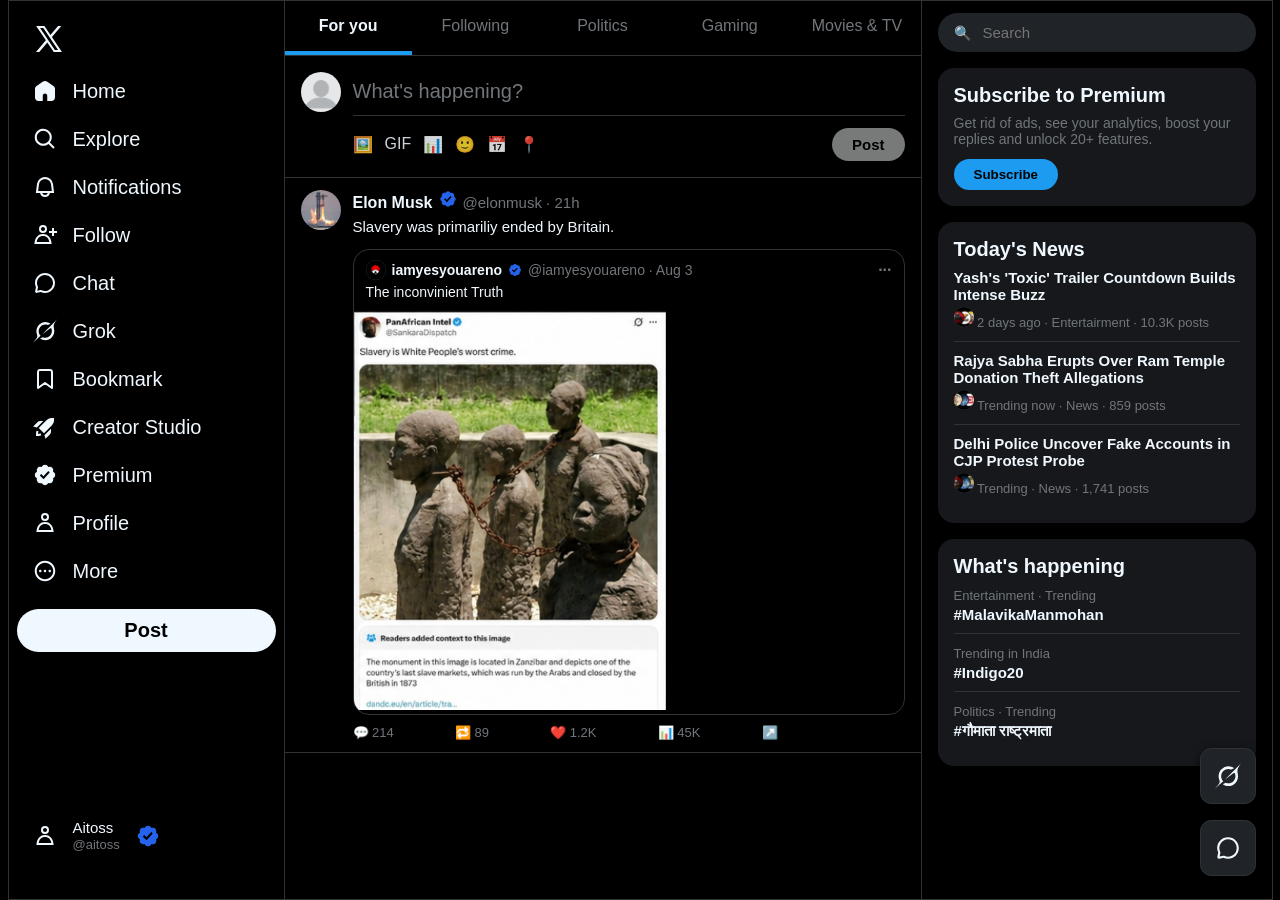
==== index.html @ 08c2f733 "Rename Replica .html to index.html" ====
<!doctype html>
<html lang="en">
  <head>
    <meta charset="UTF-8" />
    <meta name="viewport" content="width=device-width, initial-scale=1.0" />
    <title>Home /X</title>
    <link rel="stylesheet" href="Stoyle .css" />
  </head>
  <body>
    <div class="dada">
      <nav class="parent chacha">
        <div class="buttons">
          <span class="icon BirdX">
            <svg
              xmlns="http://www.w3.org/2000/svg"
              viewBox="0 0 24 24"
              fill="currentColor"
            >
              <path
                d="M21.742 21.75l-7.563-11.179 7.056-8.321h-2.456l-5.691 6.714-4.54-6.714H2.359l7.29 10.776L2.25 21.75h2.456l6.035-7.118 4.818 7.118h6.191-.008zM7.739 3.818L18.81 20.182h-2.447L5.29 3.818h2.447z"
              />
            </svg>
          </span>
        </div>
        <div class="buttons">
          <span class="icon">
            <svg
              xmlns="http://www.w3.org/2000/svg"
              viewBox="0 0 24 24"
              width="24"
              height="24"
              fill="currentColor"
            >
              <path
                d="M10.059 2.593c1.175-.784 2.707-.784 3.882 0l6.5 4.333C21.415 7.575 22 8.668 22 9.838V18.5c0 1.933-1.567 3.5-3.5 3.5h-4.25v-5.25c0-1.243-1.007-2.25-2.25-2.25s-2.25 1.007-2.25 2.25V22H5.5C3.567 22 2 20.433 2 18.5V9.838c0-1.17.585-2.263 1.559-2.912l6.5-4.333z"
              />
            </svg>
          </span>
          <span class="label">Home</span>
        </div>
        <div class="buttons">
          <span class="icon"
            ><svg
              xmlns="http://www.w3.org/2000/svg"
              aria-hidden="true"
              class="r-4qtqp9 r-yyyyoo r-dnmrzs r-bnwqim r-lrvibr r-m6rgpd r-1tjplnt r-1bwzh9t r-10ptun7 r-2dysd3 r-1janqcz"
              viewBox="0 0 24 24"
              fill="currentColor"
            >
              <path
                d="M10.25 3.75a6.5 6.5 0 1 0 0 13 6.5 6.5 0 0 0 0-13m-8.5 6.5a8.5 8.5 0 1 1 15.176 5.262l4.781 4.781-1.414 1.414-4.781-4.781A8.5 8.5 0 0 1 1.75 10.25"
              />
            </svg>
          </span>
          <span class="label">Explore</span>
        </div>
        <div class="buttons">
          <span class="icon">
            <svg
              xmlns="http://www.w3.org/2000/svg"
              aria-hidden="true"
              class="r-4qtqp9 r-yyyyoo r-dnmrzs r-bnwqim r-lrvibr r-m6rgpd r-1nao33i r-lwhw9o r-cnnz9e"
              viewBox="0 0 24 24"
              fill="currentColor"
            >
              <path
                d="M19.993 9.042a8.062 8.062 0 0 0-15.996.009L2.866 18H7.1a5.002 5.002 0 0 0 9.8 0h4.236zM12 20a3 3 0 0 1-2.829-2h5.658A3 3 0 0 1 12 20m-6.866-4 .847-6.698a6.062 6.062 0 0 1 12.028-.007L18.864 16z"
              />
            </svg>
          </span>
          <span class="label">Notifications</span>
        </div>
        <div class="buttons">
          <span class="icon">
            <svg
              xmlns="http://www.w3.org/2000/svg"
              aria-hidden="true"
              class="r-4qtqp9 r-yyyyoo r-dnmrzs r-bnwqim r-lrvibr r-m6rgpd r-1nao33i r-lwhw9o r-cnnz9e"
              viewBox="0 0 24 24"
              fill="currentColor"
            >
              <path
                d="M10 4c-1.105 0-2 .9-2 2s.895 2 2 2 2-.9 2-2-.895-2-2-2M6 6a4 4 0 1 1 8 0 4 4 0 0 1-8 0m13 4v3h2v-3h3V8h-3V5h-2v3h-3v2zM3.651 19h12.698c-.337-1.8-1.023-3.21-1.945-4.19C13.318 13.65 11.838 13 10 13s-3.317.65-4.404 1.81c-.922.98-1.608 2.39-1.945 4.19m.486-5.56C5.627 11.85 7.648 11 10 11s4.373.85 5.863 2.44c1.477 1.58 2.366 3.8 2.632 6.46l.11 1.1H1.395l.11-1.1c.266-2.66 1.155-4.88 2.632-6.46"
              />
            </svg>
          </span>
          <span class="label">Follow</span>
        </div>
        <div class="buttons">
          <span class="icon">
            <svg
              xmlns="http://www.w3.org/2000/svg"
              aria-hidden="true"
              class="r-4qtqp9 r-yyyyoo r-dnmrzs r-bnwqim r-lrvibr r-m6rgpd r-1nao33i r-mabqd8 r-1yvhtrz"
              viewBox="0 0 24 24"
              fill="currentColor"
            >
              <path
                fill-rule="evenodd"
                d="M12 4a8 8 0 0 0-7.182 11.528c.144.292.196.634.126.973l-.665 3.242 3.373-.63c.323-.061.647-.012.927.12A8 8 0 1 0 12 4M2 12C2 6.477 6.477 2 12 2s10 4.477 10 10-4.477 10-10 10a10 10 0 0 1-4.136-.893l-3.949.74A1.5 1.5 0 0 1 2.17 20.07l.781-3.808A10 10 0 0 1 2 12"
                clip-rule="evenodd"
              />
            </svg> </span
          ><span class="label">Chat</span>
        </div>
        <div class="buttons">
          <span class="icon">
            <svg
              xmlns="http://www.w3.org/2000/svg"
              aria-hidden="true"
              class="r-4qtqp9 r-yyyyoo r-1xvli5t r-dnmrzs r-bnwqim r-lrvibr r-m6rgpd"
              viewBox="0 0 33 32"
              fill="currentColor"
            >
              <path
                d="m12.745 20.54 10.97-8.19c.539-.4 1.307-.244 1.564.38 1.349 3.288.746 7.241-1.938 9.955-2.683 2.714-6.417 3.31-9.83 1.954l-3.728 1.745c5.347 3.697 11.84 2.782 15.898-1.324 3.219-3.255 4.216-7.692 3.284-11.693l.008.009c-1.351-5.878.332-8.227 3.782-13.031L33 0l-4.54 4.59v-.014L12.743 20.544m-2.263 1.987c-3.837-3.707-3.175-9.446.1-12.755 2.42-2.449 6.388-3.448 9.852-1.979l3.72-1.737c-.67-.49-1.53-1.017-2.515-1.387a12.25 12.25 0 0 0-13.41 2.728c-3.483 3.523-4.579 8.94-2.697 13.561 1.405 3.454-.899 5.898-3.22 8.364C1.49 30.2.666 31.074 0 32l10.478-9.466"
              />
            </svg> </span
          ><span class="label">Grok</span>
        </div>
        <div class="buttons">
          <span class="icon"
            ><?xml version="1.0" encoding="utf-8"?><!-- Uploaded to: SVG Repo, www.svgrepo.com, Generator: SVG Repo Mixer Tools -->
            <svg
              width="800px"
              height="800px"
              viewBox="0 0 24 24"
              fill="none"
              xmlns="http://www.w3.org/2000/svg"
            >
              <path
                d="M5 6.2C5 5.07989 5 4.51984 5.21799 4.09202C5.40973 3.71569 5.71569 3.40973 6.09202 3.21799C6.51984 3 7.07989 3 8.2 3H15.8C16.9201 3 17.4802 3 17.908 3.21799C18.2843 3.40973 18.5903 3.71569 18.782 4.09202C19 4.51984 19 5.07989 19 6.2V21L12 16L5 21V6.2Z"
                stroke="currentColor"
                stroke-width="2"
                stroke-linejoin="round"
              />
            </svg> </span
          ><span class="label">Bookmark</span>
        </div>
        <div class="buttons">
          <span class="icon">
            <svg
              xmlns="http://www.w3.org/2000/svg"
              width="24"
              height="24"
              viewBox="0 0 24 24"
              fill="currentColor"
            >
              <path
                d="M18 16.758c0 1.06-.422 2.078-1.172 2.828l-4.265 4.266-1.18-3.536.219-.218L18 13.642zm-12.531-.517-.001.003-.003.013-.014.06-.053.236a18.384 18.384 0 0 0-.351 2.398 19 19 0 0 0 2.398-.35q.155-.033.236-.053l.06-.014.012-.004h.003l.484 1.94h-.003l-.006.003q-.007 0-.02.005l-.075.017q-.097.023-.272.06c-.23.05-.559.116-.95.181-.78.13-1.839.264-2.914.264H3v-1c0-1.075.133-2.135.263-2.914a20 20 0 0 1 .24-1.223l.018-.074.004-.021.002-.006v-.003zM21 5.611q0 .285-.018.567a7.15 7.15 0 0 1-2.003 4.062l-7.984 8.055-5.293-5.293 8.056-7.981a7.15 7.15 0 0 1 4.056-2.003q.287-.017.575-.018H21zM3.9 12.396l-.221.217-3.53-1.175 4.265-4.266A4 4 0 0 1 7.242 6h3.112z"
              />
            </svg> </span
          ><span class="label">Creator Studio</span>
        </div>
        <div class="buttons">
          <span class="icon">
            <svg
              xmlns="http://www.w3.org/2000/svg"
              aria-label="Verified account"
              class="r-4qtqp9 r-yyyyoo r-1xvli5t r-bnwqim r-lrvibr r-m6rgpd r-1cvl2hr r-f9ja8p r-og9te1 r-3t4u6i"
              data-testid="icon-verified"
              viewBox="0 0 22 22"
              fill="currentColor"
            >
              <path
                d="M20.396 11a3.49 3.49 0 0 0-2.008-3.062 3.47 3.47 0 0 0-.742-3.584 3.474 3.474 0 0 0-3.584-.742A3.47 3.47 0 0 0 11 1.604a3.46 3.46 0 0 0-3.053 2.008 3.47 3.47 0 0 0-1.902-.14c-.635.13-1.22.436-1.69.882a3.461 3.461 0 0 0-.734 3.584A3.49 3.49 0 0 0 1.604 11a3.496 3.496 0 0 0 2.017 3.062 3.471 3.471 0 0 0 .733 3.584 3.49 3.49 0 0 0 3.584.742A3.49 3.49 0 0 0 11 20.396a3.48 3.48 0 0 0 3.062-2.007 3.335 3.335 0 0 0 4.326-4.327A3.49 3.49 0 0 0 20.396 11M9.662 14.85l-3.429-3.428 1.293-1.302 2.072 2.072 4.4-4.794 1.347 1.246z"
              />
            </svg> </span
          ><span class="label">Premium</span>
        </div>
        <div class="buttons">
          <span class="icon">
            <svg
              xmlns="http://www.w3.org/2000/svg"
              aria-hidden="true"
              class="r-4qtqp9 r-yyyyoo r-dnmrzs r-bnwqim r-lrvibr r-m6rgpd r-1nao33i r-lwhw9o r-cnnz9e"
              viewBox="0 0 24 24"
              fill="currentColor"
            >
              <path
                d="M5.651 19h12.698c-.337-1.8-1.023-3.21-1.945-4.19C15.318 13.65 13.838 13 12 13s-3.317.65-4.404 1.81c-.922.98-1.608 2.39-1.945 4.19m.486-5.56C7.627 11.85 9.648 11 12 11s4.373.85 5.863 2.44c1.477 1.58 2.366 3.8 2.632 6.46l.11 1.1H3.395l.11-1.1c.266-2.66 1.155-4.88 2.632-6.46M12 4c-1.105 0-2 .9-2 2s.895 2 2 2 2-.9 2-2-.895-2-2-2M8 6a4 4 0 1 1 8 0 4 4 0 0 1-8 0"
              />
            </svg> </span
          ><span class="label">Profile</span>
        </div>
        <div class="buttons">
          <span class="icon">
            <svg
              xmlns="http://www.w3.org/2000/svg"
              aria-hidden="true"
              class="r-4qtqp9 r-yyyyoo r-dnmrzs r-bnwqim r-lrvibr r-m6rgpd r-1nao33i r-lwhw9o r-cnnz9e"
              viewBox="0 0 24 24"
              fill="currentColor"
            >
              <path
                d="M3.75 12c0-4.56 3.69-8.25 8.25-8.25s8.25 3.69 8.25 8.25-3.69 8.25-8.25 8.25S3.75 16.56 3.75 12M12 1.75C6.34 1.75 1.75 6.34 1.75 12S6.34 22.25 12 22.25 22.25 17.66 22.25 12 17.66 1.75 12 1.75m-4.75 11.5a1.25 1.25 0 1 0 0-2.5 1.25 1.25 0 0 0 0 2.5m9.5 0a1.25 1.25 0 1 0 0-2.5 1.25 1.25 0 0 0 0 2.5M13.25 12a1.25 1.25 0 1 1-2.5 0 1.25 1.25 0 0 1 2.5 0"
              />
            </svg> </span
          ><span class="label">More</span>
        </div>
        <div class="buttons wow">
          <span class="label">Post</span>
        </div>
        <div class="buttons waw">
          <span class="icon">
            <svg
              xmlns="http://www.w3.org/2000/svg"
              aria-hidden="true"
              class="r-4qtqp9 r-yyyyoo r-dnmrzs r-bnwqim r-lrvibr r-m6rgpd r-1nao33i r-lwhw9o r-cnnz9e"
              viewBox="0 0 24 24"
              fill="currentColor"
            >
              <path
                d="M5.651 19h12.698c-.337-1.8-1.023-3.21-1.945-4.19C15.318 13.65 13.838 13 12 13s-3.317.65-4.404 1.81c-.922.98-1.608 2.39-1.945 4.19m.486-5.56C7.627 11.85 9.648 11 12 11s4.373.85 5.863 2.44c1.477 1.58 2.366 3.8 2.632 6.46l.11 1.1H3.395l.11-1.1c.266-2.66 1.155-4.88 2.632-6.46M12 4c-1.105 0-2 .9-2 2s.895 2 2 2 2-.9 2-2-.895-2-2-2M8 6a4 4 0 1 1 8 0 4 4 0 0 1-8 0"
              />
            </svg> </span
          ><div class="waw-info">
            <span class="label">Aitoss</span>
            <span class="waw-handle">@aitoss</span>
          </div>
          <span class="icon">
            <svg
              xmlns="http://www.w3.org/2000/svg"
              viewBox="0 0 22 22"
              fill="#2563EB"
            >
              <path
                d="M20.396 11c-.018-.646-.215-1.275-.57-1.816-.354-.54-.852-.972-1.438-1.246.223-.607.27-1.264.14-1.897-.131-.634-.437-1.218-.882-1.687-.47-.445-1.053-.75-1.687-.882-.633-.13-1.29-.083-1.897.14-.273-.587-.704-1.086-1.245-1.44S11.647 1.62 11 1.604c-.646.017-1.273.213-1.813.568s-.969.854-1.24 1.44c-.608-.223-1.267-.272-1.902-.14-.635.13-1.22.436-1.69.882-.445.47-.749 1.055-.878 1.688-.13.633-.08 1.29.144 1.896-.587.274-1.087.705-1.443 1.245-.356.54-.555 1.17-.574 1.817.02.647.218 1.276.574 1.817.356.54.856.972 1.443 1.245-.224.606-.274 1.263-.144 1.896.13.634.433 1.218.877 1.688.47.443 1.054.747 1.687.878.633.132 1.29.084 1.897-.136.274.586.705 1.084 1.246 1.439.54.354 1.17.551 1.816.569.647-.016 1.276-.213 1.817-.567s.972-.854 1.245-1.44c.604.239 1.266.296 1.903.164.636-.132 1.22-.447 1.68-.907.46-.46.776-1.044.908-1.681s.075-1.299-.165-1.903c.586-.274 1.084-.705 1.439-1.246.354-.54.551-1.17.569-1.816zM9.662 14.85l-3.429-3.428 1.293-1.302 2.072 2.072 4.4-4.794 1.347 1.246z"
              />
            </svg>
          </span>
        </div>

        <div class="buttons"></div>
      </nav>
      <div class="parent papa">
        <div class="tabs">
          <div class="tab clicked">For you</div>
          <div class="tab">Following</div>
          <div class="tab">Politics</div>
          <div class="tab">Gaming</div>
          <div class="tab">Movies &amp; TV</div>
        </div>
        <div class="middle">
           <img src="blank .png" class="gola" alt="Elon Musk" />
          <div class="bakki">
            <div class="bol">What's happening?</div>
            <div class="neeche">
              <div class="cheezein">
                <span class="cheez">🖼️</span>
                <span class="cheez">GIF</span>
                <span class="cheez">📊</span>
                <span class="cheez">🙂</span>
                <span class="cheez">📅</span>
                <span class="cheez">📍</span>
              </div>
              <button class="postbtn">Post</button>
            </div>
          </div>
        </div>
        <div class="feed">
          <div class="post">
            <img src="pfpreplica.jpg" class="gola" alt="Elon Musk" />
            <div class="pbody">
              <div class="naampatti">
                <span class="pname">Elon Musk </span>
                 <span class="lol"><svg 
  xmlns="http://www.w3.org/2000/svg"
  viewBox="0 0 22 22"
  fill="#2563EB"
>
  <path d="M20.396 11c-.018-.646-.215-1.275-.57-1.816-.354-.54-.852-.972-1.438-1.246.223-.607.27-1.264.14-1.897-.131-.634-.437-1.218-.882-1.687-.47-.445-1.053-.75-1.687-.882-.633-.13-1.29-.083-1.897.14-.273-.587-.704-1.086-1.245-1.44S11.647 1.62 11 1.604c-.646.017-1.273.213-1.813.568s-.969.854-1.24 1.44c-.608-.223-1.267-.272-1.902-.14-.635.13-1.22.436-1.69.882-.445.47-.749 1.055-.878 1.688-.13.633-.08 1.29.144 1.896-.587.274-1.087.705-1.443 1.245-.356.54-.555 1.17-.574 1.817.02.647.218 1.276.574 1.817.356.54.856.972 1.443 1.245-.224.606-.274 1.263-.144 1.896.13.634.433 1.218.877 1.688.47.443 1.054.747 1.687.878.633.132 1.29.084 1.897-.136.274.586.705 1.084 1.246 1.439.54.354 1.17.551 1.816.569.647-.016 1.276-.213 1.817-.567s.972-.854 1.245-1.44c.604.239 1.266.296 1.903.164.636-.132 1.22-.447 1.68-.907.46-.46.776-1.044.908-1.681s.075-1.299-.165-1.903c.586-.274 1.084-.705 1.439-1.246.354-.54.551-1.17.569-1.816zM9.662 14.85l-3.429-3.428 1.293-1.302 2.072 2.072 4.4-4.794 1.347 1.246z"/>
                 </svg>
                </span>
                <span class="id">@elonmusk · 21h</span>
              </div>
              <div class="masala">
              Slavery was primariliy ended by Britain.
              </div>
               <div class="quote">
                <div class="qhead">
                  <img  class="qgola" src="uchiha.png" alt="">
                  <span class="qname">iamyesyouareno</span>
                  <svg class="qverified" xmlns="http://www.w3.org/2000/svg" viewBox="0 0 22 22" fill="#2563EB">
                    <path d="M20.396 11a3.49 3.49 0 0 0-2.008-3.062 3.47 3.47 0 0 0-.742-3.584 3.474 3.474 0 0 0-3.584-.742A3.47 3.47 0 0 0 11 1.604a3.46 3.46 0 0 0-3.053 2.008 3.47 3.47 0 0 0-1.902-.14c-.635.13-1.22.436-1.69.882a3.461 3.461 0 0 0-.734 3.584A3.49 3.49 0 0 0 1.604 11a3.496 3.496 0 0 0 2.017 3.062 3.471 3.471 0 0 0 .733 3.584 3.49 3.49 0 0 0 3.584.742A3.49 3.49 0 0 0 11 20.396a3.48 3.48 0 0 0 3.062-2.007 3.335 3.335 0 0 0 4.326-4.327A3.49 3.49 0 0 0 20.396 11M9.662 14.85l-3.429-3.428 1.293-1.302 2.072 2.072 4.4-4.794 1.347 1.246z"/>
                  </svg>
                  <span class="qid">@iamyesyouareno · Aug 3</span>
                  <span class="qmenu">···</span>
                </div>
                <div class="qtext">The inconvinient Truth</div>
                 <img class="qimg" src="replipost.png" alt="">
                
              </div>


              <div class="kaam">
                <span class="kaaam">💬 214</span>
                <span class="kaaam">🔁 89</span>
                <span class="kaaam">❤️ 1.2K</span>
                <span class="kaaam">📊 45K</span>
                <span class="kaaam">↗️</span>
              </div>
              </div>
            </div>
        </div>
      </div>
      <div class="parent badepapa">
         <div class="searchbar">
          <span class="search-icon">🔍</span>
          <input type="text" placeholder="Search" class="search-input" />
        </div>
 
        <div class="card premium-card">
          <h3>Subscribe to Premium</h3>
          <p>Get rid of ads, see your analytics, boost your replies and unlock 20+ features.</p>
          <button class="subscribe-btn">Subscribe</button>
        </div>
 
        <div class="card news-card">
          <h3>Today's News</h3>
          <div class="news-item">
            <p class="news-title">Yash's 'Toxic' Trailer Countdown Builds Intense Buzz</p>
            <span class="news-meta"><img class="qgola" src="accounts.png" alt="">    2 days ago · Entertairment · 10.3K posts</span>
          </div>
          <div class="news-item">
            <p class="news-title">Rajya Sabha Erupts Over Ram Temple Donation Theft Allegations</p>
            <span class="news-meta"><img class="qgola" src="moreaccounts.png" alt=""> Trending now · News · 859 posts</span>
          </div>
          <div class="news-item">
            <p class="news-title">Delhi Police Uncover Fake Accounts in CJP Protest Probe</p>
            <span class="news-meta">  <img class="qgola" src="last account.png" alt=""> Trending · News · 1,741 posts</span>
          </div>
        </div>
 
        <div class="card trends-card">
          <h3>What's happening</h3>
          <div class="trend-item">
            <span class="trend-cat">Entertainment · Trending</span>
            <p class="trend-name">#MalavikaManmohan</p>
          </div>
          <div class="trend-item">
            <span class="trend-cat">Trending in India</span>
            <p class="trend-name">#Indigo20</p>
          </div>
          <div class="trend-item">
            <span class="trend-cat">Politics · Trending</span>
            <p class="trend-name">#गौमाता राष्ट्रमाता</p>
          </div>
        </div>
      </div>
     </div>
    <div class="floating-btns">
      <button class="fab" aria-label="Grok">
        <svg xmlns="http://www.w3.org/2000/svg" viewBox="0 0 33 32" fill="currentColor">
          <path d="m12.745 20.54 10.97-8.19c.539-.4 1.307-.244 1.564.38 1.349 3.288.746 7.241-1.938 9.955-2.683 2.714-6.417 3.31-9.83 1.954l-3.728 1.745c5.347 3.697 11.84 2.782 15.898-1.324 3.219-3.255 4.216-7.692 3.284-11.693l.008.009c-1.351-5.878.332-8.227 3.782-13.031L33 0l-4.54 4.59v-.014L12.743 20.544m-2.263 1.987c-3.837-3.707-3.175-9.446.1-12.755 2.42-2.449 6.388-3.448 9.852-1.979l3.72-1.737c-.67-.49-1.53-1.017-2.515-1.387a12.25 12.25 0 0 0-13.41 2.728c-3.483 3.523-4.579 8.94-2.697 13.561 1.405 3.454-.899 5.898-3.22 8.364C1.49 30.2.666 31.074 0 32l10.478-9.466" />
        </svg>
      </button>
      <button class="fab" aria-label="Messages">
        <svg xmlns="http://www.w3.org/2000/svg" viewBox="0 0 24 24" fill="currentColor">
          <path fill-rule="evenodd" d="M12 4a8 8 0 0 0-7.182 11.528c.144.292.196.634.126.973l-.665 3.242 3.373-.63c.323-.061.647-.012.927.12A8 8 0 1 0 12 4M2 12C2 6.477 6.477 2 12 2s10 4.477 10 10-4.477 10-10 10a10 10 0 0 1-4.136-.893l-3.949.74A1.5 1.5 0 0 1 2.17 20.07l.781-3.808A10 10 0 0 1 2 12" clip-rule="evenodd" />
        </svg>
      </button>
    </div>
  </body>
</html>
---- Stoyle .css ----
* {
  
    box-sizing: border-box; 
}
body{
     margin: 0px;
    padding: 0px;
      background-color: black;
}
.dada{
    border: 1px solid rgb(47, 51, 54);
    display: grid;
    height: 100vh;
    max-width: 1265px;
    margin: 0 auto;
    grid-template-columns:275px minmax(600px, 1fr) 350px;
}
.parent{
    font-family: 'Gill Sans', 'Gill Sans MT', Calibri, 'Trebuchet MS', sans-serif;
    /* border: 1px solid rgb(47, 51, 54); */
    color: aliceblue;
    display: flex;
justify-content: center;
}
.chacha{
    display: flex;
    flex-direction: column;
 height: 100%;
justify-content: flex-start;
align-items: flex-start;
padding: 12px 8px;
    gap: 4px;
}
.buttons{
font-size: 20px;
gap: 16px;
display: flex;
align-items: center;
color: aliceblue;
padding: 10px 16px;
    border-radius: 9999px;
    cursor: pointer;
    width: 100%;
}
.buttons:hover{
    background-color: rgb(22, 24, 28);
}
.icon{
     display: flex;
    width: 24px;
    height: 24px;
    flex-shrink: 0;
}
.icon svg{
    width: 100%;
    height: 100%;
}
.BirdX{
        display: flex;
    width: 32px;
    height: 32px;
    flex-shrink: 0;
}
.wow{
    background-color: aliceblue;
     color: black; 
    justify-content: center;
    font-weight: bold;
    margin-top: 12px;
}
.wow:hover{
    background-color: rgba(255, 255, 255, 0.1);
}
 .waw{
   margin-top: auto;
 }
.papa{
    display: grid;
    height: 100%;
    grid-template-rows: auto auto 1fr;
      border-left: 1px solid rgb(47, 51, 54);
    border-right: 1px solid rgb(47, 51, 54);
    justify-content: stretch;
    align-items: stretch;
}
.lol{
       /* width: 100%;
    height: 100%; */
     
    width: 18px;
    height: 18px;
    flex-shrink: 0;
}
.tabs{
    display: flex;
    border-bottom: 1px solid rgb(47, 51, 54);
}
.tab{
    flex: 1;
    text-align: center;
    padding: 16px 0;
    color: rgb(113, 118, 123);
    font-weight: 500;
    cursor: pointer;
}
.tab:hover{
    background-color: rgb(22, 24, 28);
}
.clicked{
    color: aliceblue;
    font-weight: bold;
    border-bottom: 4px solid rgb(29, 155, 240);
}
.middle{
    display: flex;
    gap: 12px;
    padding: 16px;
    border-bottom: 1px solid rgb(47, 51, 54);
}
.gola{
    width: 40px;
    height: 40px;
    border-radius: 50%;
    background-color: rgb(83, 100, 113);
    flex-shrink: 0;
    object-fit: cover; 
}
.bakki{
    display: flex;
    flex-direction: column;
    flex: 1;
    gap: 12px;
}
.bol{
    font-size: 20px;
    color: rgb(113, 118, 123);
    padding-top: 8px;
}
.neeche{
    display: flex;
    justify-content: space-between;
    align-items: center;
    border-top: 1px solid rgb(47, 51, 54);
    padding-top: 12px;
}
.cheezein{
    display: flex;
    gap: 12px;
    font-size: 16px;
}
.cheez{
    cursor: pointer;
    opacity: 0.85;
}
.postbtn{
    background-color: rgb(239, 243, 244);
    color: black;
    border: none;
    border-radius: 9999px;
    padding: 8px 20px;
    font-weight: bold;
    font-size: 15px;
    cursor: pointer;
    opacity: 0.5;
    
}
.postbtn:hover{
    background-color: rgb(29, 161, 242);
}
.feed{
    overflow-y: auto;
}
.post{
    display: flex;
    gap: 12px;
    padding: 12px 16px;
    border-bottom: 1px solid rgb(47, 51, 54);
    cursor: pointer;
}
.post:hover{
    background-color: rgb(8, 10, 12);
}
.pbody{
    display: flex;
    flex-direction: column;
    gap: 4px;
    flex: 1;
}
.naampatti{
    display: flex;
    gap: 6px;
    align-items: baseline;
}
.pname{
    font-weight: bold;
    color: aliceblue;
}
.id{
    color: rgb(113, 118, 123);
    font-size: 15px;
}
.masala{
    color: aliceblue;
    font-size: 15px;
    line-height: 1.4;
}
.kaam{
    display: flex;
    justify-content: space-between;
    max-width: 425px;
    margin-top: 6px;
    color: rgb(113, 118, 123);
    font-size: 13px;
}
.kaaam{
    cursor: pointer;
}
.kaaam:hover{
    color: rgb(29, 155, 240);
}
.badepapa{
    display: flex;
    flex-direction: column;
    justify-content: flex-start;
    align-items: stretch;
    gap: 16px;
    padding: 12px 16px;
    overflow-y: auto;
}
.searchbar{
    display: flex;
    align-items: center;
    gap: 10px;
    background-color: rgb(32, 35, 39);
    border-radius: 9999px;
    padding: 10px 16px;
}
.search-icon{
    font-size: 14px;
    color: rgb(113, 118, 123);
}
.search-input{
    background: transparent;
    border: none;
    outline: none;
    color: aliceblue;
    font-size: 15px;
    width: 100%;
}
.card{
    background-color: rgb(22, 24, 28);
    border-radius: 16px;
    padding: 16px;
}
.card h3{
    margin: 0 0 8px 0;
    font-size: 20px;
}
.premium-card p{
    font-size: 14px;
    color: rgb(113, 118, 123);
    margin: 0 0 12px 0;
}
.subscribe-btn{
    background-color: rgb(29, 155, 240);
    color: black;
    border: none;
    border-radius: 9999px;
    padding: 8px 20px;
    font-weight: bold;
    cursor: pointer;
}
.subscribe-btn:hover{
    background-color: rgb(215, 219, 220);
}
.news-item, .trend-item{
    padding: 10px 0;
    border-top: 1px solid rgb(47, 51, 54);
    cursor: pointer;
}
.news-item:first-of-type, .trend-item:first-of-type{
    border-top: none;
    padding-top: 0;
}
.news-item:hover, .trend-item:hover{
    background-color: rgb(8, 10, 12);
}
.news-title{
    font-weight: bold;
    margin: 0 0 4px 0;
    font-size: 15px;
}
.news-meta, .trend-cat{
    font-size: 13px;
    color: rgb(113, 118, 123);
}
.trend-name{
    font-weight: bold;
    margin: 2px 0 0 0;
    font-size: 15px;
}
.quote{
    border: 1px solid rgb(47, 51, 54);
    border-radius: 16px;
    margin-top: 8px;
    overflow: hidden;
    cursor: pointer;
}
.qhead{
    display: flex;
    align-items: center;
    gap: 6px;
    padding: 10px 12px 0 12px;
}
.qverified{
    width: 14px;
    height: 14px;
    flex-shrink: 0;
}
.qmenu{
    margin-left: auto;
    color: rgb(113, 118, 123);
    font-weight: bold;
}
.qgola{
    width: 20px;
    height: 20px;
    border-radius: 50%;
    background-color: rgb(83, 100, 113);
    flex-shrink: 0;
    object-fit: cover;
}
.qname{
    font-weight: bold;
    font-size: 14px;
    color: aliceblue;
}
.qid{
    font-size: 14px;
    color: rgb(113, 118, 123);
}
.qtext{
    padding: 4px 12px 10px 12px;
    font-size: 14px;
    color: aliceblue;
}
.qimg{
    max-width: ;
    max-height: 400px;
    background-color: rgb(47, 51, 54);
    object-fit: cover;
}
.qcontext{
    padding: 10px 12px;
    border-top: 1px solid rgb(47, 51, 54);
}
.qcontext-label{
    font-size: 13px;
    color: rgb(113, 177, 245);
    font-weight: bold;
}
.qcontext-text{
    font-size: 13px;
    color: rgb(113, 118, 123);
    margin: 6px 0 0 0;
}
.waw-info{
    display: flex;
    flex-direction: column;
    line-height: 1.2;
}
.waw-info .label{
    font-size: 15px;
}
.waw-handle{
    font-size: 13px;
    font-weight: normal;
    color: rgb(113, 118, 123);
}
.floating-btns{
    position: fixed;
    bottom: 24px;
    right: 24px;
    display: flex;
    flex-direction: column;
    gap: 16px;
    z-index: 1000;
}
.fab{
    width: 56px;
    height: 56px;
    border-radius: 20%;
    background-color: rgb(32, 35, 39);
    border: 1px solid rgb(47, 51, 54);
    display: flex;
    align-items: center;
    justify-content: center;
    cursor: pointer;
    color: aliceblue;
    box-shadow: 0 2px 10px rgba(0, 0, 0, 0.6);
    padding: 0;
}
.fab svg{
    width: 26px;
    height: 26px;
}
.fab:hover{
    background-color: rgb(47, 51, 54);
}
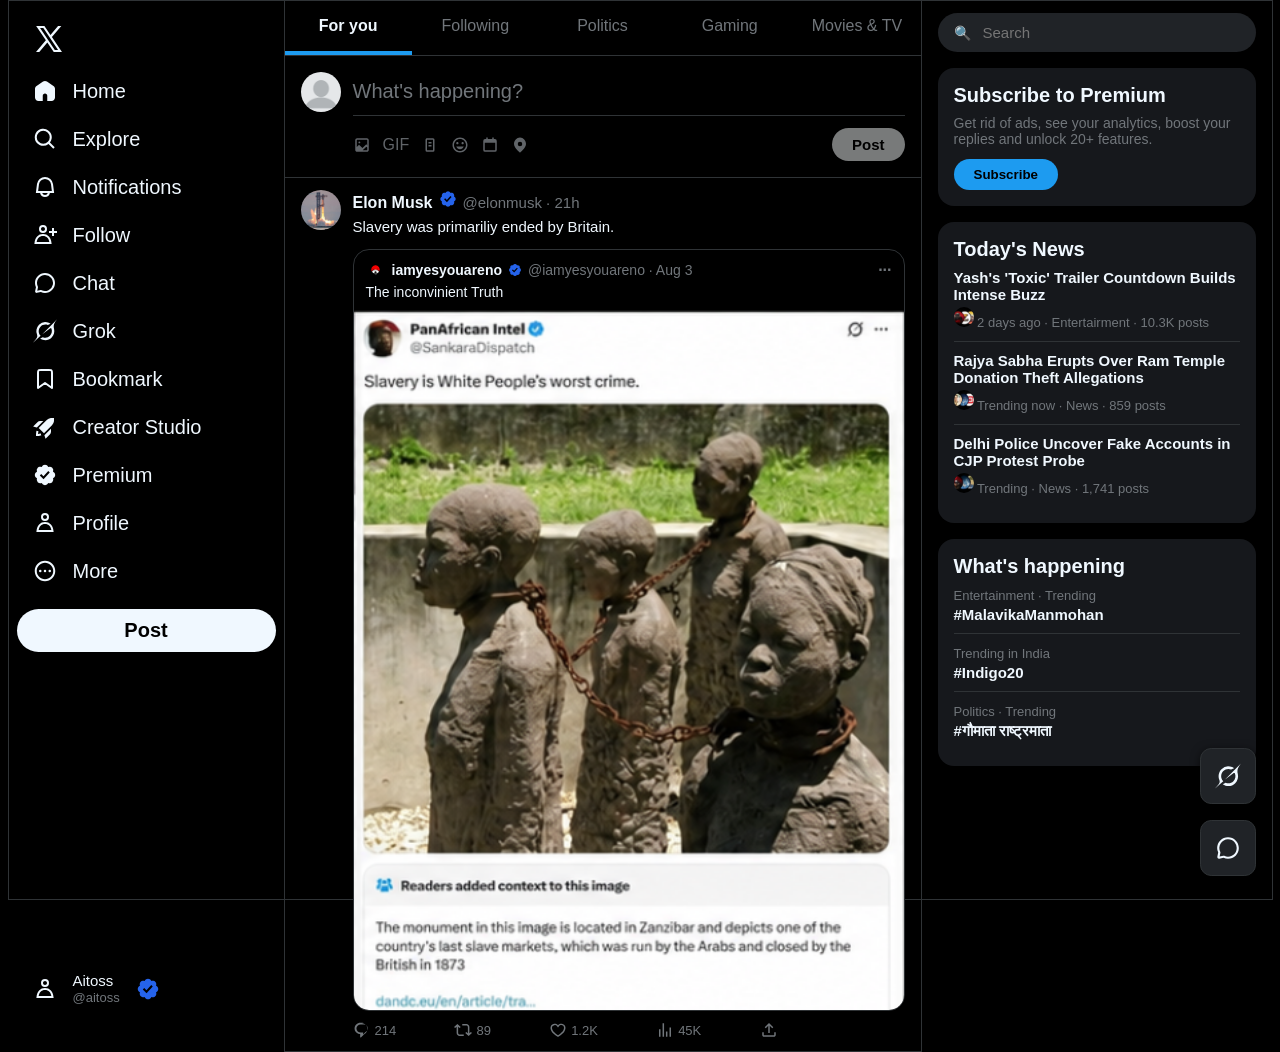
==== commit e36075a2: "Merge branch 'main' of https://github.com/sanjali8911/CHECK" ====
--- a/index.html
+++ b/index.html
@@ -213,8 +213,9 @@
               <path
                 d="M5.651 19h12.698c-.337-1.8-1.023-3.21-1.945-4.19C15.318 13.65 13.838 13 12 13s-3.317.65-4.404 1.81c-.922.98-1.608 2.39-1.945 4.19m.486-5.56C7.627 11.85 9.648 11 12 11s4.373.85 5.863 2.44c1.477 1.58 2.366 3.8 2.632 6.46l.11 1.1H3.395l.11-1.1c.266-2.66 1.155-4.88 2.632-6.46M12 4c-1.105 0-2 .9-2 2s.895 2 2 2 2-.9 2-2-.895-2-2-2M8 6a4 4 0 1 1 8 0 4 4 0 0 1-8 0"
               />
-            </svg> </span
-          ><div class="waw-info">
+            </svg>
+          </span>
+          <div class="waw-info">
             <span class="label">Aitoss</span>
             <span class="waw-handle">@aitoss</span>
           </div>
@@ -242,18 +243,44 @@
           <div class="tab">Movies &amp; TV</div>
         </div>
         <div class="middle">
-           <img src="blank .png" class="gola" alt="Elon Musk" />
+          <img src="blank .png" class="gola" alt="Elon Musk" />
           <div class="bakki">
             <div class="bol">What's happening?</div>
             <div class="neeche">
               <div class="cheezein">
-                <span class="cheez">🖼️</span>
+                <span class="cheez"
+                  ><svg viewBox="0 0 24 24" fill="currentColor">
+                    <path
+                      d="M3 5.5C3 4.119 4.119 3 5.5 3h13C19.881 3 21 4.119 21 5.5v13c0 1.381-1.119 2.5-2.5 2.5h-13C4.119 21 3 19.881 3 18.5v-13zM5.5 5c-.276 0-.5.224-.5.5v9.086l3-2.947 4.6 4.513 5.171-5.078L19 12.66V5.5c0-.276-.224-.5-.5-.5h-13zM19 15.414l-1.242-1.242-5.156 5.078L5 19h13.5c.276 0 .5-.224.5-.5v-3.086zM9.75 8.5a1.25 1.25 0 1 1-2.5 0 1.25 1.25 0 0 1 2.5 0z"
+                    /></svg
+                ></span>
                 <span class="cheez">GIF</span>
-                <span class="cheez">📊</span>
-                <span class="cheez">🙂</span>
-                <span class="cheez">📅</span>
-                <span class="cheez">📍</span>
+                <span class="cheez"
+                  ><svg viewBox="0 0 24 24" fill="currentColor">
+                    <path
+                      d="M6 5c0-1.1.9-2 2-2h8a2 2 0 0 1 2 2v14a2 2 0 0 1-2 2H8a2 2 0 0 1-2-2V5zm2 0v14h8V5H8zm2 3h4v2h-4V8zm0 4h4v2h-4v-2z"
+                    /></svg
+                ></span>
+                <span class="cheez"
+                  ><svg viewBox="0 0 24 24" fill="currentColor">
+                    <path
+                      d="M12 2C6.5 2 2 6.5 2 12s4.5 10 10 10 10-4.5 10-10S17.5 2 12 2zm0 18c-4.4 0-8-3.6-8-8s3.6-8 8-8 8 3.6 8 8-3.6 8-8 8zm-3.5-9c.8 0 1.5-.7 1.5-1.5S9.3 8 8.5 8 7 8.7 7 9.5 7.7 11 8.5 11zm7 0c.8 0 1.5-.7 1.5-1.5S16.3 8 15.5 8 14 8.7 14 9.5s.7 1.5 1.5 1.5zM12 17.5c2.3 0 4.3-1.5 5-3.5H7c.7 2 2.7 3.5 5 3.5z"
+                    /></svg
+                ></span>
+                <span class="cheez"
+                  ><svg viewBox="0 0 24 24" fill="currentColor">
+                    <path
+                      d="M7 2v2H5.5A2.5 2.5 0 0 0 3 6.5v12A2.5 2.5 0 0 0 5.5 21h13a2.5 2.5 0 0 0 2.5-2.5v-12A2.5 2.5 0 0 0 18.5 4H17V2h-2v2H9V2H7zM5 9h14v9.5a.5.5 0 0 1-.5.5h-13a.5.5 0 0 1-.5-.5V9z"
+                    /></svg
+                ></span>
+                <span class="cheez"
+                  ><svg viewBox="0 0 24 24" fill="currentColor">
+                    <path
+                      d="M12 2C7.6 2 4 6.1 4 10.5 4 15.8 12 22 12 22s8-6.2 8-11.5C20 6.1 16.4 2 12 2zm0 11.5a3 3 0 1 1 0-6 3 3 0 0 1 0 6z"
+                    /></svg
+                ></span>
               </div>
+
               <button class="postbtn">Post</button>
             </div>
           </div>
@@ -264,74 +291,131 @@
             <div class="pbody">
               <div class="naampatti">
                 <span class="pname">Elon Musk </span>
-                 <span class="lol"><svg 
-  xmlns="http://www.w3.org/2000/svg"
-  viewBox="0 0 22 22"
-  fill="#2563EB"
->
-  <path d="M20.396 11c-.018-.646-.215-1.275-.57-1.816-.354-.54-.852-.972-1.438-1.246.223-.607.27-1.264.14-1.897-.131-.634-.437-1.218-.882-1.687-.47-.445-1.053-.75-1.687-.882-.633-.13-1.29-.083-1.897.14-.273-.587-.704-1.086-1.245-1.44S11.647 1.62 11 1.604c-.646.017-1.273.213-1.813.568s-.969.854-1.24 1.44c-.608-.223-1.267-.272-1.902-.14-.635.13-1.22.436-1.69.882-.445.47-.749 1.055-.878 1.688-.13.633-.08 1.29.144 1.896-.587.274-1.087.705-1.443 1.245-.356.54-.555 1.17-.574 1.817.02.647.218 1.276.574 1.817.356.54.856.972 1.443 1.245-.224.606-.274 1.263-.144 1.896.13.634.433 1.218.877 1.688.47.443 1.054.747 1.687.878.633.132 1.29.084 1.897-.136.274.586.705 1.084 1.246 1.439.54.354 1.17.551 1.816.569.647-.016 1.276-.213 1.817-.567s.972-.854 1.245-1.44c.604.239 1.266.296 1.903.164.636-.132 1.22-.447 1.68-.907.46-.46.776-1.044.908-1.681s.075-1.299-.165-1.903c.586-.274 1.084-.705 1.439-1.246.354-.54.551-1.17.569-1.816zM9.662 14.85l-3.429-3.428 1.293-1.302 2.072 2.072 4.4-4.794 1.347 1.246z"/>
-                 </svg>
+                <span class="lol"
+                  ><svg
+                    xmlns="http://www.w3.org/2000/svg"
+                    viewBox="0 0 22 22"
+                    fill="#2563EB"
+                  >
+                    <path
+                      d="M20.396 11c-.018-.646-.215-1.275-.57-1.816-.354-.54-.852-.972-1.438-1.246.223-.607.27-1.264.14-1.897-.131-.634-.437-1.218-.882-1.687-.47-.445-1.053-.75-1.687-.882-.633-.13-1.29-.083-1.897.14-.273-.587-.704-1.086-1.245-1.44S11.647 1.62 11 1.604c-.646.017-1.273.213-1.813.568s-.969.854-1.24 1.44c-.608-.223-1.267-.272-1.902-.14-.635.13-1.22.436-1.69.882-.445.47-.749 1.055-.878 1.688-.13.633-.08 1.29.144 1.896-.587.274-1.087.705-1.443 1.245-.356.54-.555 1.17-.574 1.817.02.647.218 1.276.574 1.817.356.54.856.972 1.443 1.245-.224.606-.274 1.263-.144 1.896.13.634.433 1.218.877 1.688.47.443 1.054.747 1.687.878.633.132 1.29.084 1.897-.136.274.586.705 1.084 1.246 1.439.54.354 1.17.551 1.816.569.647-.016 1.276-.213 1.817-.567s.972-.854 1.245-1.44c.604.239 1.266.296 1.903.164.636-.132 1.22-.447 1.68-.907.46-.46.776-1.044.908-1.681s.075-1.299-.165-1.903c.586-.274 1.084-.705 1.439-1.246.354-.54.551-1.17.569-1.816zM9.662 14.85l-3.429-3.428 1.293-1.302 2.072 2.072 4.4-4.794 1.347 1.246z"
+                    />
+                  </svg>
                 </span>
                 <span class="id">@elonmusk · 21h</span>
               </div>
-              <div class="masala">
-              Slavery was primariliy ended by Britain.
-              </div>
-               <div class="quote">
+              <div class="masala">Slavery was primariliy ended by Britain.</div>
+              <div class="quote">
                 <div class="qhead">
-                  <img  class="qgola" src="uchiha.png" alt="">
+                  <img class="qgola" src="uchiha.png" alt="" />
                   <span class="qname">iamyesyouareno</span>
-                  <svg class="qverified" xmlns="http://www.w3.org/2000/svg" viewBox="0 0 22 22" fill="#2563EB">
-                    <path d="M20.396 11a3.49 3.49 0 0 0-2.008-3.062 3.47 3.47 0 0 0-.742-3.584 3.474 3.474 0 0 0-3.584-.742A3.47 3.47 0 0 0 11 1.604a3.46 3.46 0 0 0-3.053 2.008 3.47 3.47 0 0 0-1.902-.14c-.635.13-1.22.436-1.69.882a3.461 3.461 0 0 0-.734 3.584A3.49 3.49 0 0 0 1.604 11a3.496 3.496 0 0 0 2.017 3.062 3.471 3.471 0 0 0 .733 3.584 3.49 3.49 0 0 0 3.584.742A3.49 3.49 0 0 0 11 20.396a3.48 3.48 0 0 0 3.062-2.007 3.335 3.335 0 0 0 4.326-4.327A3.49 3.49 0 0 0 20.396 11M9.662 14.85l-3.429-3.428 1.293-1.302 2.072 2.072 4.4-4.794 1.347 1.246z"/>
+                  <svg
+                    class="qverified"
+                    xmlns="http://www.w3.org/2000/svg"
+                    viewBox="0 0 22 22"
+                    fill="#2563EB"
+                  >
+                    <path
+                      d="M20.396 11a3.49 3.49 0 0 0-2.008-3.062 3.47 3.47 0 0 0-.742-3.584 3.474 3.474 0 0 0-3.584-.742A3.47 3.47 0 0 0 11 1.604a3.46 3.46 0 0 0-3.053 2.008 3.47 3.47 0 0 0-1.902-.14c-.635.13-1.22.436-1.69.882a3.461 3.461 0 0 0-.734 3.584A3.49 3.49 0 0 0 1.604 11a3.496 3.496 0 0 0 2.017 3.062 3.471 3.471 0 0 0 .733 3.584 3.49 3.49 0 0 0 3.584.742A3.49 3.49 0 0 0 11 20.396a3.48 3.48 0 0 0 3.062-2.007 3.335 3.335 0 0 0 4.326-4.327A3.49 3.49 0 0 0 20.396 11M9.662 14.85l-3.429-3.428 1.293-1.302 2.072 2.072 4.4-4.794 1.347 1.246z"
+                    />
                   </svg>
                   <span class="qid">@iamyesyouareno · Aug 3</span>
                   <span class="qmenu">···</span>
                 </div>
                 <div class="qtext">The inconvinient Truth</div>
-                 <img class="qimg" src="replipost.png" alt="">
-                
+                <img class="qimg" src="replipost.png" alt="" />
               </div>
 
-
               <div class="kaam">
-                <span class="kaaam">💬 214</span>
-                <span class="kaaam">🔁 89</span>
-                <span class="kaaam">❤️ 1.2K</span>
-                <span class="kaaam">📊 45K</span>
-                <span class="kaaam">↗️</span>
-              </div>
+                <span class="kaaam"
+                  ><svg viewBox="0 0 24 24" fill="currentColor">
+                    <path
+                      d="M14.046 2.242l-4.148-.01h-.002c-4.374 0-7.8 3.427-7.8 7.802 0 4.098 3.186 7.206 7.465 7.37v3.828a.75.75 0 0 0 1.279.53l4.114-4.117 1.795-1.44c1.61-1.29 2.6-3.253 2.598-5.522-.005-4.375-3.434-7.8-7.802-7.8zM4.596 10.034c0-3.242 2.502-5.5 5.65-5.5l4.145.01c3.244 0 5.5 2.5 5.5 5.5 0 1.53-.628 2.813-1.762 3.618l-1.808 1.45-2.782 2.795v-2.5H10.5c-3.148 0-5.9-2.258-5.9-5.373z"
+                    />
+                  </svg>
+                  214</span
+                >
+                <span class="kaaam"
+                  ><svg viewBox="0 0 24 24" fill="currentColor">
+                    <path
+                      d="M4.5 3.88l4.432 4.14-1.364 1.46L5.5 7.55V16c0 1.1.896 2 2 2H13v2H7.5c-2.209 0-4-1.79-4-4V7.55L1.432 9.48.068 8.02 4.5 3.88zM16.5 6H11V4h5.5c2.209 0 4 1.79 4 4v8.45l2.068-1.93 1.364 1.46-4.432 4.14-4.432-4.14 1.364-1.46 2.068 1.93V8c0-1.1-.896-2-2-2z"
+                    />
+                  </svg>
+                  89</span
+                >
+                <span class="kaaam"
+                  ><svg viewBox="0 0 24 24" fill="currentColor">
+                    <path
+                      d="M16.697 5.5c-1.222-.06-2.679.51-3.89 2.16l-.805 1.09-.806-1.09C9.984 6.01 8.526 5.44 7.304 5.5c-1.243.07-2.349.78-2.91 1.91-.552 1.12-.633 2.78.479 4.82 1.074 1.97 3.257 4.27 7.129 6.61 3.87-2.34 6.052-4.64 7.126-6.61 1.111-2.04 1.03-3.7.477-4.82-.561-1.13-1.666-1.84-2.908-1.91zm4.187 7.69c-1.351 2.48-4.001 5.12-8.379 7.67l-.503.3-.504-.3c-4.379-2.55-7.029-5.19-8.382-7.67-1.36-2.5-1.41-4.86-.514-6.67.887-1.79 2.647-2.91 4.601-3.01 1.651-.09 3.368.56 4.798 2.01 1.429-1.45 3.146-2.1 4.796-2.01 1.954.1 3.714 1.22 4.601 3.01.896 1.81.846 4.17-.514 6.67z"
+                    />
+                  </svg>
+                  1.2K</span
+                >
+                <span class="kaaam"
+                  ><svg viewBox="0 0 24 24" fill="currentColor">
+                    <path
+                      d="M8.75 21V3h2v18h-2zM18 21V8.5h2V21h-2zM4 21l.004-10h2L6 21H4zm9.248 0v-7h2v7h-2z"
+                    />
+                  </svg>
+                  45K</span
+                >
+                <span class="kaaam"
+                  ><svg viewBox="0 0 24 24" fill="currentColor">
+                    <path
+                      d="M12 2.59l5.7 5.7-1.41 1.42L13 6.41V16h-2V6.41l-3.29 3.3-1.41-1.42L12 2.59zM21 15l-.02 3.51c0 1.38-1.12 2.49-2.5 2.49H5.5C4.11 21 3 19.88 3 18.5V15h2v3.5c0 .28.22.5.5.5h12.98c.28 0 .5-.22.5-.5L19 15h2z"
+                    /></svg
+                ></span>
               </div>
             </div>
+          </div>
         </div>
       </div>
       <div class="parent badepapa">
-         <div class="searchbar">
+        <div class="searchbar">
           <span class="search-icon">🔍</span>
           <input type="text" placeholder="Search" class="search-input" />
         </div>
- 
+
         <div class="card premium-card">
           <h3>Subscribe to Premium</h3>
-          <p>Get rid of ads, see your analytics, boost your replies and unlock 20+ features.</p>
+          <p>
+            Get rid of ads, see your analytics, boost your replies and unlock
+            20+ features.
+          </p>
           <button class="subscribe-btn">Subscribe</button>
         </div>
- 
+
         <div class="card news-card">
           <h3>Today's News</h3>
           <div class="news-item">
-            <p class="news-title">Yash's 'Toxic' Trailer Countdown Builds Intense Buzz</p>
-            <span class="news-meta"><img class="qgola" src="accounts.png" alt="">    2 days ago · Entertairment · 10.3K posts</span>
+            <p class="news-title">
+              Yash's 'Toxic' Trailer Countdown Builds Intense Buzz
+            </p>
+            <span class="news-meta"
+              ><img class="qgola" src="accounts.png" alt="" /> 2 days ago ·
+              Entertairment · 10.3K posts</span
+            >
           </div>
           <div class="news-item">
-            <p class="news-title">Rajya Sabha Erupts Over Ram Temple Donation Theft Allegations</p>
-            <span class="news-meta"><img class="qgola" src="moreaccounts.png" alt=""> Trending now · News · 859 posts</span>
+            <p class="news-title">
+              Rajya Sabha Erupts Over Ram Temple Donation Theft Allegations
+            </p>
+            <span class="news-meta"
+              ><img class="qgola" src="moreaccounts.png" alt="" /> Trending now
+              · News · 859 posts</span
+            >
           </div>
           <div class="news-item">
-            <p class="news-title">Delhi Police Uncover Fake Accounts in CJP Protest Probe</p>
-            <span class="news-meta">  <img class="qgola" src="last account.png" alt=""> Trending · News · 1,741 posts</span>
-          </div>
-        </div>
- 
+            <p class="news-title">
+              Delhi Police Uncover Fake Accounts in CJP Protest Probe
+            </p>
+            <span class="news-meta">
+              <img class="qgola" src="last account.png" alt="" /> Trending ·
+              News · 1,741 posts</span
+            >
+          </div>
+        </div>
+
         <div class="card trends-card">
           <h3>What's happening</h3>
           <div class="trend-item">
@@ -348,16 +432,30 @@
           </div>
         </div>
       </div>
-     </div>
+    </div>
     <div class="floating-btns">
       <button class="fab" aria-label="Grok">
-        <svg xmlns="http://www.w3.org/2000/svg" viewBox="0 0 33 32" fill="currentColor">
-          <path d="m12.745 20.54 10.97-8.19c.539-.4 1.307-.244 1.564.38 1.349 3.288.746 7.241-1.938 9.955-2.683 2.714-6.417 3.31-9.83 1.954l-3.728 1.745c5.347 3.697 11.84 2.782 15.898-1.324 3.219-3.255 4.216-7.692 3.284-11.693l.008.009c-1.351-5.878.332-8.227 3.782-13.031L33 0l-4.54 4.59v-.014L12.743 20.544m-2.263 1.987c-3.837-3.707-3.175-9.446.1-12.755 2.42-2.449 6.388-3.448 9.852-1.979l3.72-1.737c-.67-.49-1.53-1.017-2.515-1.387a12.25 12.25 0 0 0-13.41 2.728c-3.483 3.523-4.579 8.94-2.697 13.561 1.405 3.454-.899 5.898-3.22 8.364C1.49 30.2.666 31.074 0 32l10.478-9.466" />
+        <svg
+          xmlns="http://www.w3.org/2000/svg"
+          viewBox="0 0 33 32"
+          fill="currentColor"
+        >
+          <path
+            d="m12.745 20.54 10.97-8.19c.539-.4 1.307-.244 1.564.38 1.349 3.288.746 7.241-1.938 9.955-2.683 2.714-6.417 3.31-9.83 1.954l-3.728 1.745c5.347 3.697 11.84 2.782 15.898-1.324 3.219-3.255 4.216-7.692 3.284-11.693l.008.009c-1.351-5.878.332-8.227 3.782-13.031L33 0l-4.54 4.59v-.014L12.743 20.544m-2.263 1.987c-3.837-3.707-3.175-9.446.1-12.755 2.42-2.449 6.388-3.448 9.852-1.979l3.72-1.737c-.67-.49-1.53-1.017-2.515-1.387a12.25 12.25 0 0 0-13.41 2.728c-3.483 3.523-4.579 8.94-2.697 13.561 1.405 3.454-.899 5.898-3.22 8.364C1.49 30.2.666 31.074 0 32l10.478-9.466"
+          />
         </svg>
       </button>
       <button class="fab" aria-label="Messages">
-        <svg xmlns="http://www.w3.org/2000/svg" viewBox="0 0 24 24" fill="currentColor">
-          <path fill-rule="evenodd" d="M12 4a8 8 0 0 0-7.182 11.528c.144.292.196.634.126.973l-.665 3.242 3.373-.63c.323-.061.647-.012.927.12A8 8 0 1 0 12 4M2 12C2 6.477 6.477 2 12 2s10 4.477 10 10-4.477 10-10 10a10 10 0 0 1-4.136-.893l-3.949.74A1.5 1.5 0 0 1 2.17 20.07l.781-3.808A10 10 0 0 1 2 12" clip-rule="evenodd" />
+        <svg
+          xmlns="http://www.w3.org/2000/svg"
+          viewBox="0 0 24 24"
+          fill="currentColor"
+        >
+          <path
+            fill-rule="evenodd"
+            d="M12 4a8 8 0 0 0-7.182 11.528c.144.292.196.634.126.973l-.665 3.242 3.373-.63c.323-.061.647-.012.927.12A8 8 0 1 0 12 4M2 12C2 6.477 6.477 2 12 2s10 4.477 10 10-4.477 10-10 10a10 10 0 0 1-4.136-.893l-3.949.74A1.5 1.5 0 0 1 2.17 20.07l.781-3.808A10 10 0 0 1 2 12"
+            clip-rule="evenodd"
+          />
         </svg>
       </button>
     </div>
--- a/Stoyle .css
+++ b/Stoyle .css
@@ -151,6 +151,13 @@
 .cheez{
     cursor: pointer;
     opacity: 0.85;
+    display: inline-flex;
+    align-items: center;
+    color: rgb(113, 118, 123);
+}
+.cheez svg{
+    width: 18px;
+    height: 18px;
 }
 .postbtn{
     background-color: rgb(239, 243, 244);
@@ -214,6 +221,13 @@
 }
 .kaaam{
     cursor: pointer;
+    display: inline-flex;
+    align-items: center;
+    gap: 4px;
+}
+.kaaam svg{
+    width: 18px;
+    height: 18px;
 }
 .kaaam:hover{
     color: rgb(29, 155, 240);
@@ -345,10 +359,13 @@
     color: aliceblue;
 }
 .qimg{
-    max-width: ;
-    max-height: 400px;
+   display: block;
+    width: 100%;
+    margin: 0 auto;
+    max-height: 700px;
     background-color: rgb(47, 51, 54);
     object-fit: cover;
+    
 }
 .qcontext{
     padding: 10px 12px;
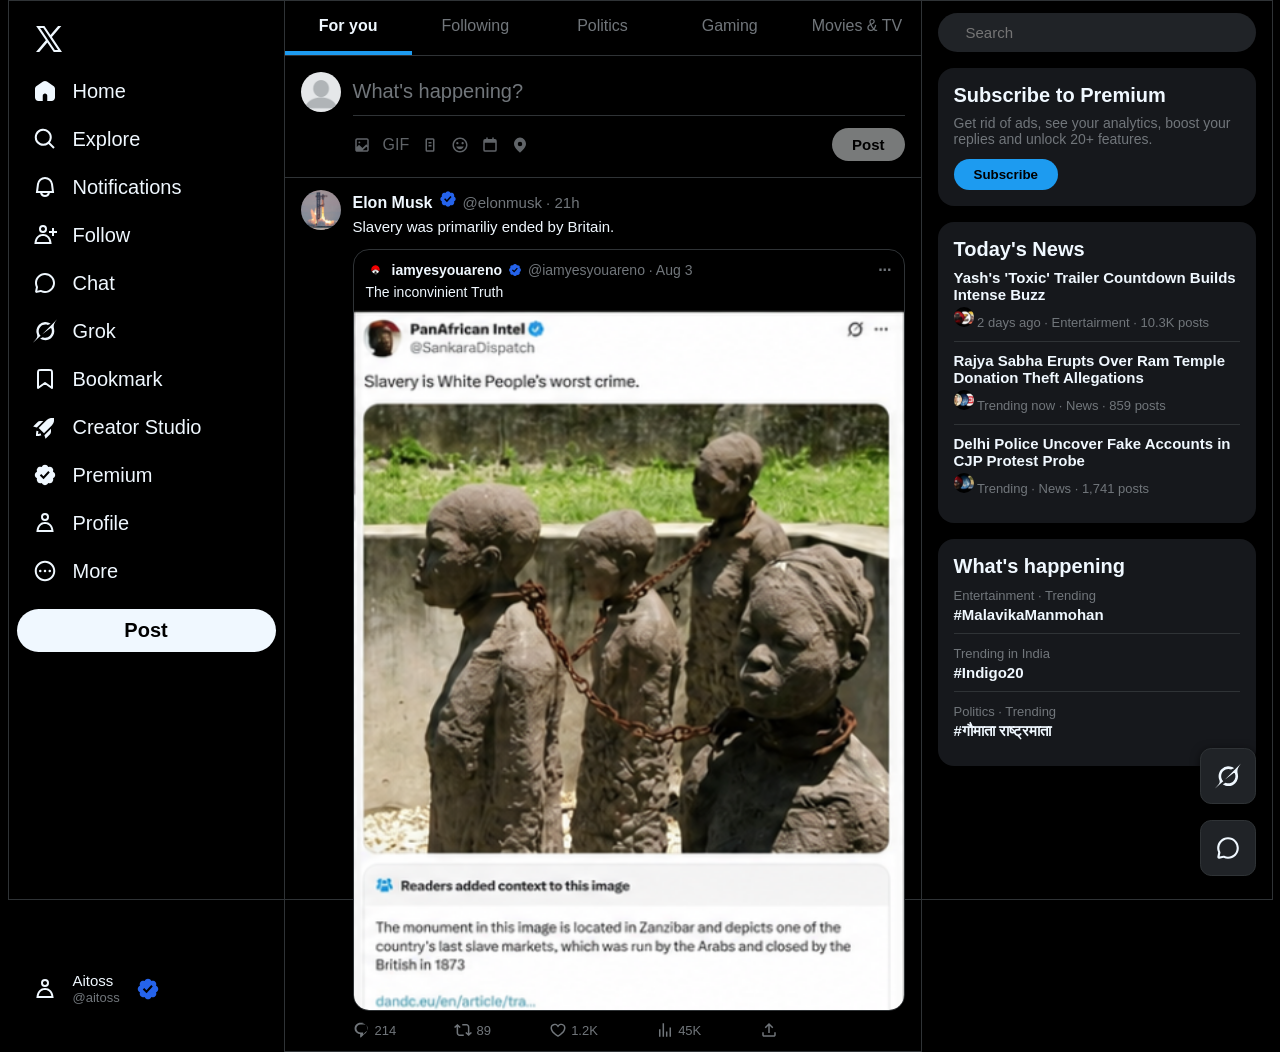
==== commit 1cf11c42: "some corrections" ====
--- a/index.html
+++ b/index.html
@@ -372,7 +372,9 @@
       </div>
       <div class="parent badepapa">
         <div class="searchbar">
-          <span class="search-icon">🔍</span>
+          <span class="search-icon"
+            >
+          </span>
           <input type="text" placeholder="Search" class="search-input" />
         </div>
 
--- a/Stoyle .css
+++ b/Stoyle .css
@@ -423,4 +423,4 @@
 }
 .fab:hover{
     background-color: rgb(47, 51, 54);
-}+}
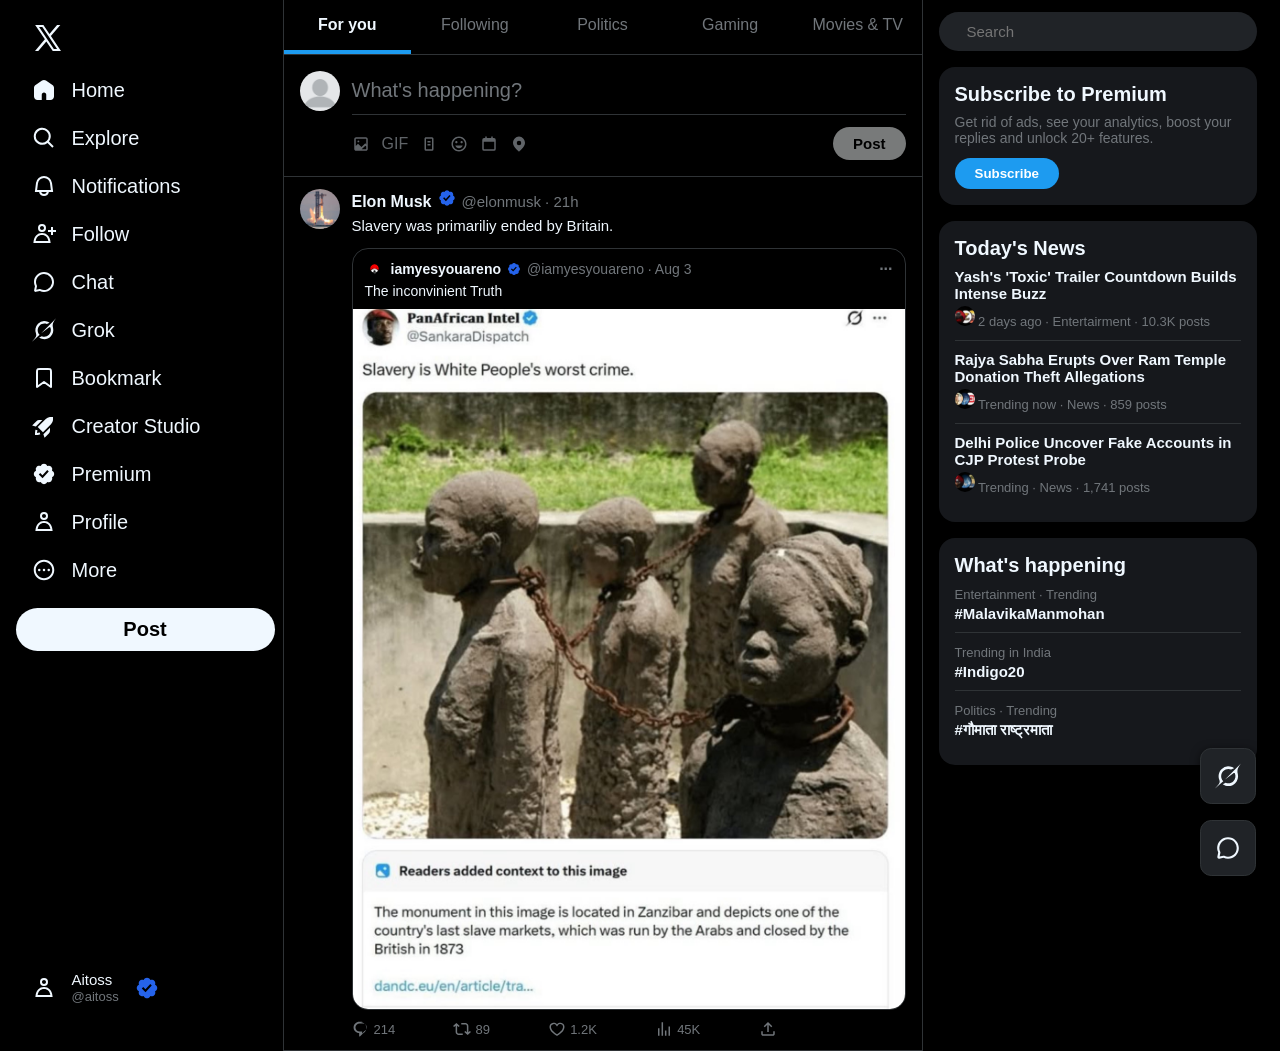
==== commit f48f0b09: "FIXED Subscribebtn" ====
--- a/index.html
+++ b/index.html
@@ -323,7 +323,7 @@
                   <span class="qmenu">···</span>
                 </div>
                 <div class="qtext">The inconvinient Truth</div>
-                <img class="qimg" src="replipost.png" alt="" />
+                <img class="qimg" src="Whiteshi.jpg" alt="">
               </div>
 
               <div class="kaam">
--- a/Stoyle .css
+++ b/Stoyle .css
@@ -8,7 +8,7 @@
       background-color: black;
 }
 .dada{
-    border: 1px solid rgb(47, 51, 54);
+    /* border: 1px solid rgb(47, 51, 54); */
     display: grid;
     height: 100vh;
     max-width: 1265px;
@@ -277,7 +277,7 @@
 }
 .subscribe-btn{
     background-color: rgb(29, 155, 240);
-    color: black;
+    color: white;
     border: none;
     border-radius: 9999px;
     padding: 8px 20px;
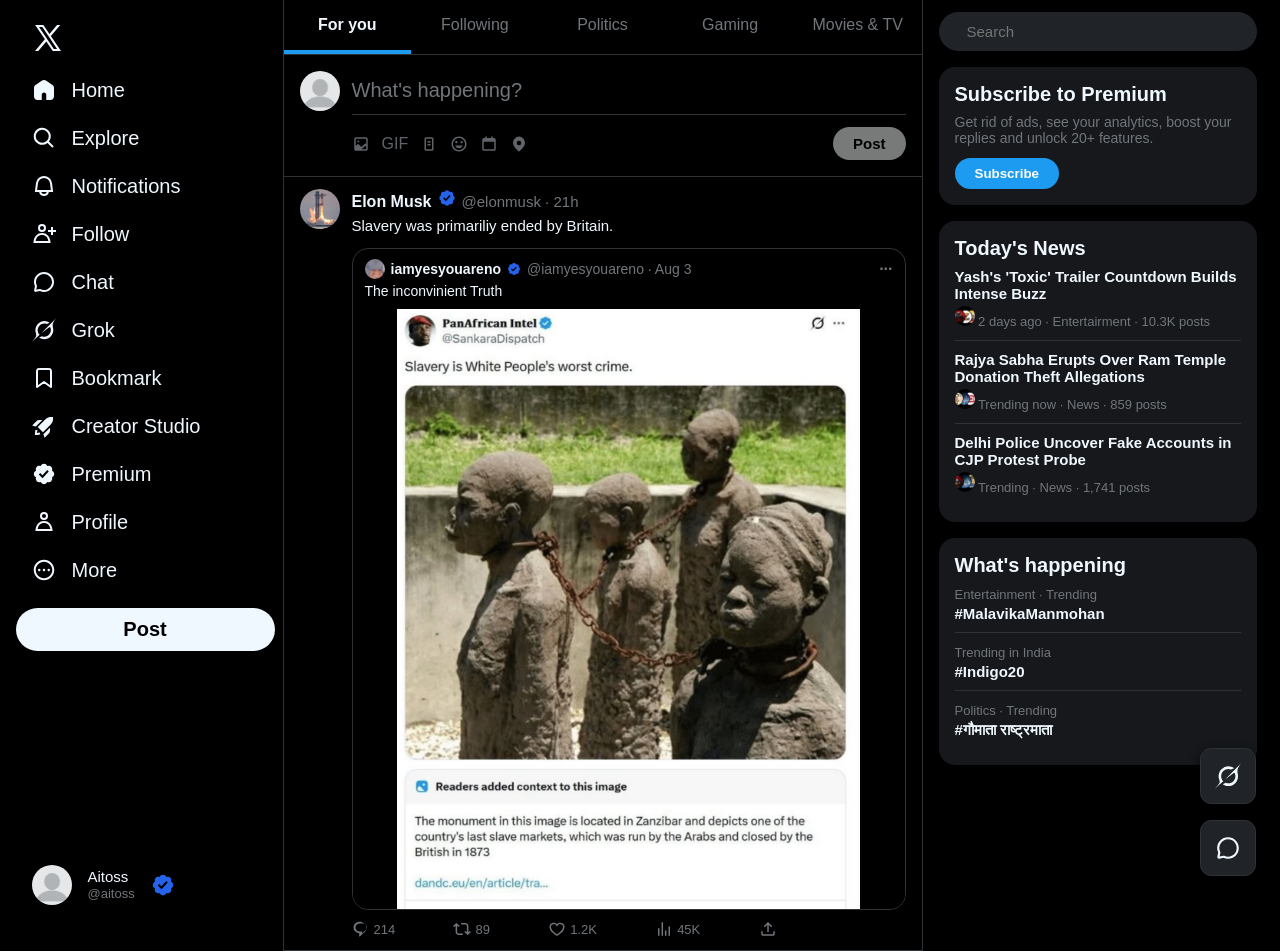
==== commit 5a8d9a01: "fixed the picture" ====
--- a/index.html
+++ b/index.html
@@ -201,20 +201,9 @@
         <div class="buttons wow">
           <span class="label">Post</span>
         </div>
-        <div class="buttons waw">
-          <span class="icon">
-            <svg
-              xmlns="http://www.w3.org/2000/svg"
-              aria-hidden="true"
-              class="r-4qtqp9 r-yyyyoo r-dnmrzs r-bnwqim r-lrvibr r-m6rgpd r-1nao33i r-lwhw9o r-cnnz9e"
-              viewBox="0 0 24 24"
-              fill="currentColor"
-            >
-              <path
-                d="M5.651 19h12.698c-.337-1.8-1.023-3.21-1.945-4.19C15.318 13.65 13.838 13 12 13s-3.317.65-4.404 1.81c-.922.98-1.608 2.39-1.945 4.19m.486-5.56C7.627 11.85 9.648 11 12 11s4.373.85 5.863 2.44c1.477 1.58 2.366 3.8 2.632 6.46l.11 1.1H3.395l.11-1.1c.266-2.66 1.155-4.88 2.632-6.46M12 4c-1.105 0-2 .9-2 2s.895 2 2 2 2-.9 2-2-.895-2-2-2M8 6a4 4 0 1 1 8 0 4 4 0 0 1-8 0"
-              />
-            </svg>
-          </span>
+         <div class="buttons waw">
+          <img src="blank .png" class="waw-pic" alt="aitoss" />
+          
           <div class="waw-info">
             <span class="label">Aitoss</span>
             <span class="waw-handle">@aitoss</span>
@@ -307,7 +296,7 @@
               <div class="masala">Slavery was primariliy ended by Britain.</div>
               <div class="quote">
                 <div class="qhead">
-                  <img class="qgola" src="uchiha.png" alt="" />
+                  <img class="qgola" src="yesno.jpg" alt="" />
                   <span class="qname">iamyesyouareno</span>
                   <svg
                     class="qverified"
--- a/Stoyle .css
+++ b/Stoyle .css
@@ -74,6 +74,17 @@
  .waw{
    margin-top: auto;
  }
+ .waw-pic{
+    width: 40px;
+    height: 40px;
+    border-radius: 50%;
+    background-color: rgb(83, 100, 113);
+    flex-shrink: 0;
+    object-fit: cover;
+    object-position: center;
+    display: block;
+}
+
 .papa{
     display: grid;
     height: 100%;
@@ -362,10 +373,10 @@
    display: block;
     width: 100%;
     margin: 0 auto;
-    max-height: 700px;
-    background-color: rgb(47, 51, 54);
-    object-fit: cover;
-    
+    max-height: 600px;
+    background-color: black;
+    object-fit: contain;
+    object-position: center;
 }
 .qcontext{
     padding: 10px 12px;
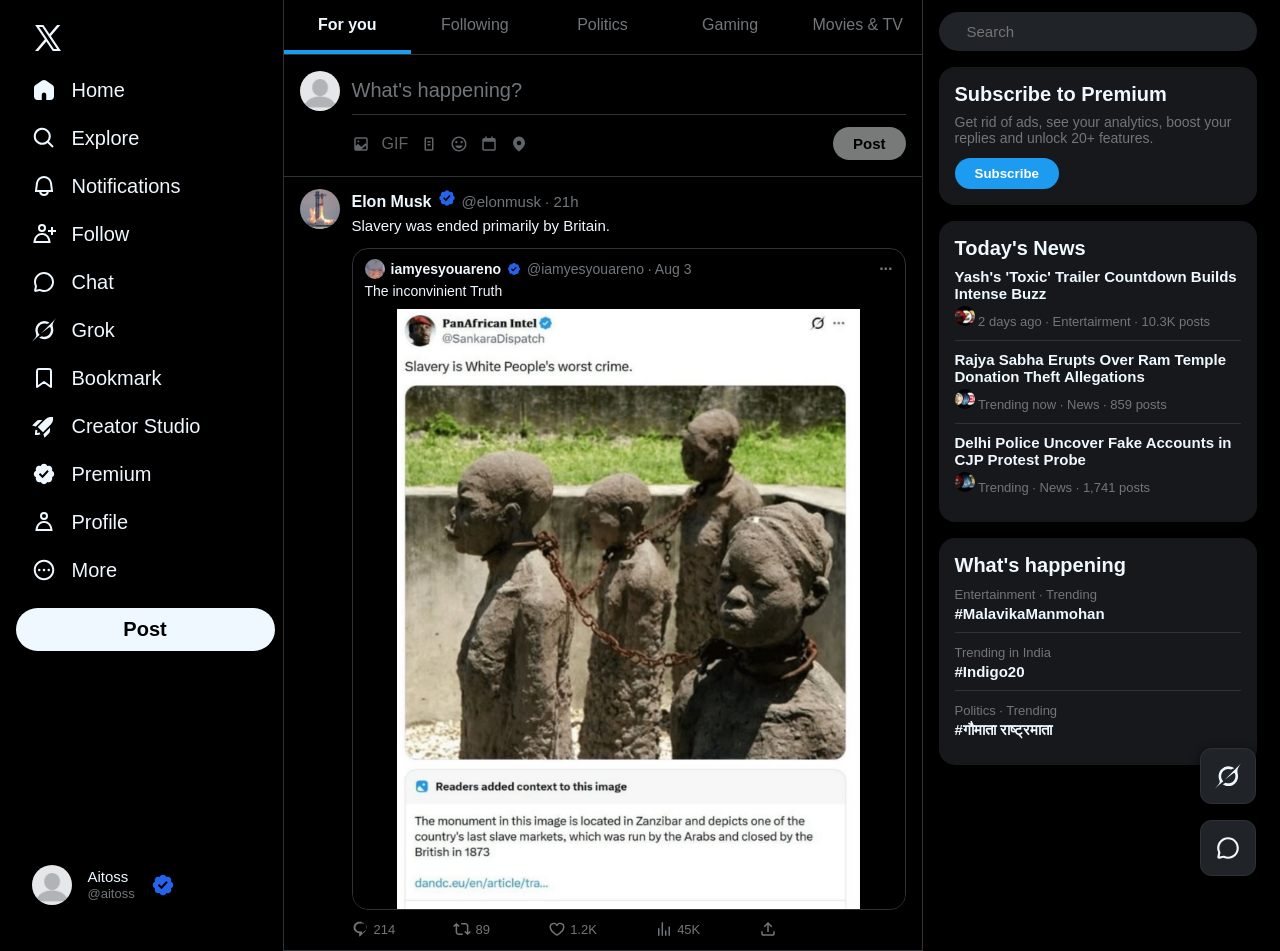
==== commit b8dbdb3c: "fixed spelling error" ====
--- a/index.html
+++ b/index.html
@@ -293,7 +293,7 @@
                 </span>
                 <span class="id">@elonmusk · 21h</span>
               </div>
-              <div class="masala">Slavery was primariliy ended by Britain.</div>
+              <div class="masala">Slavery was ended primarily by Britain.</div>
               <div class="quote">
                 <div class="qhead">
                   <img class="qgola" src="yesno.jpg" alt="" />
